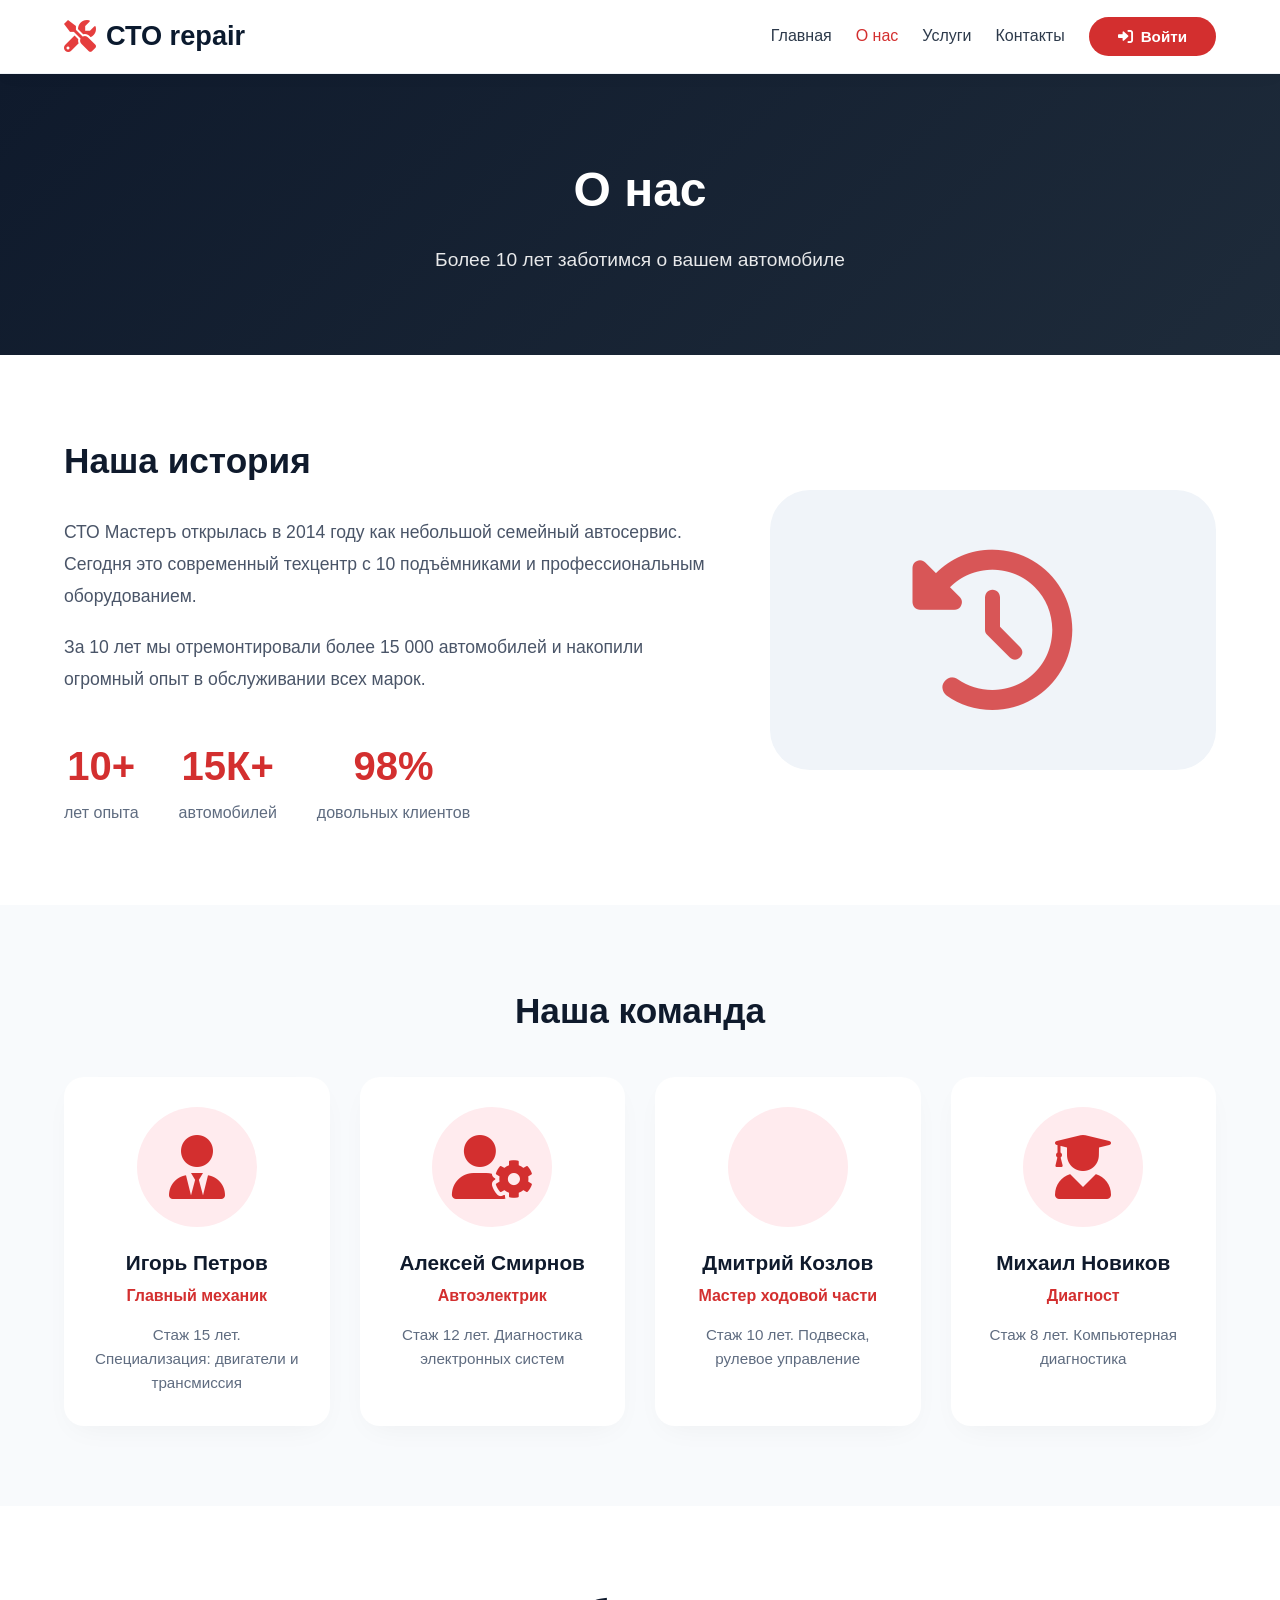
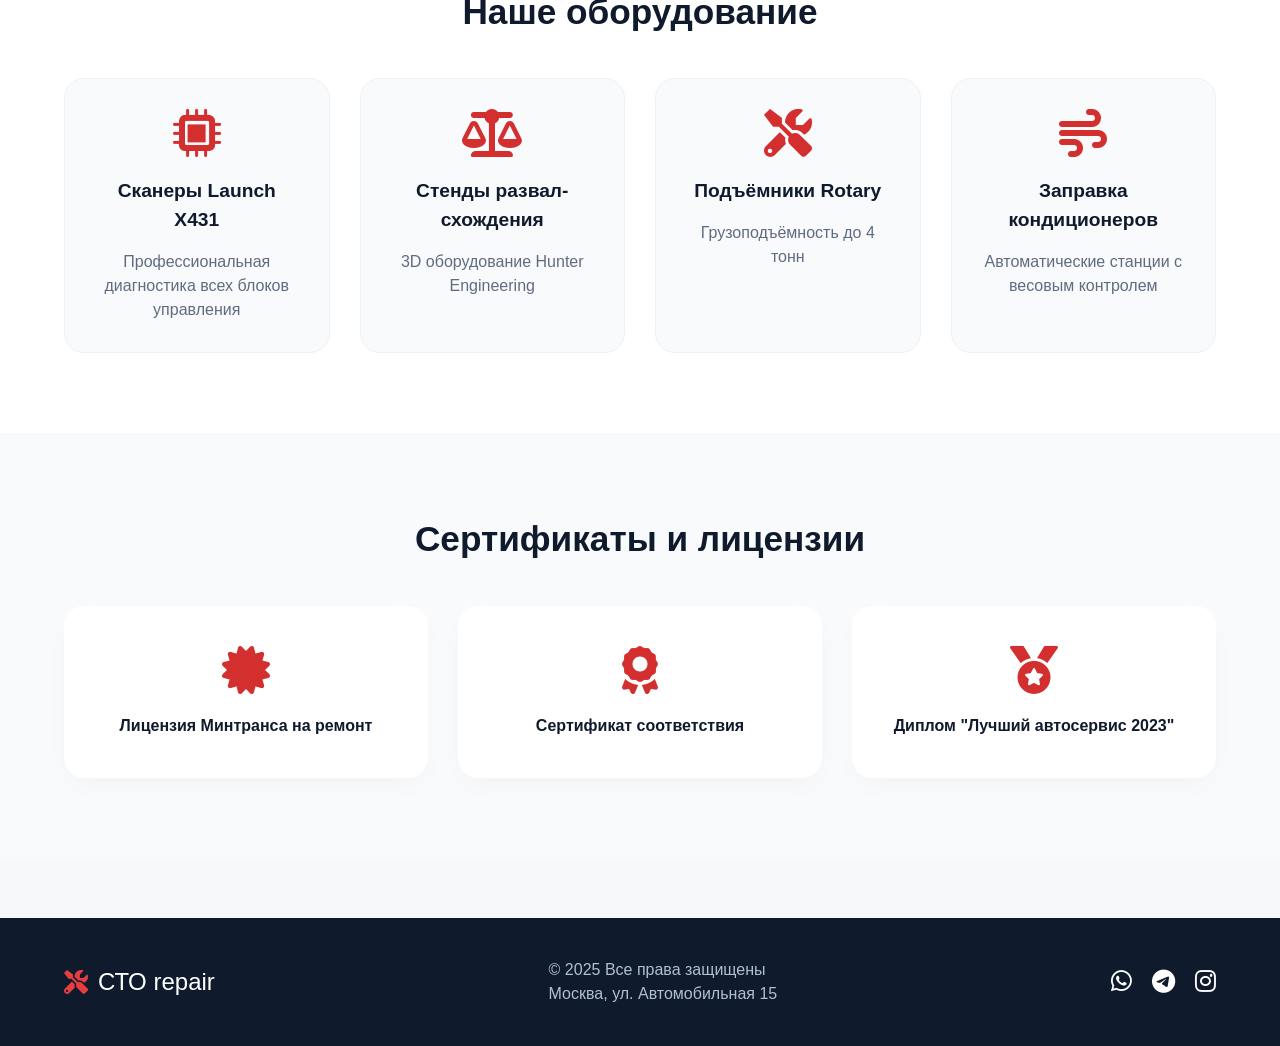
==== about.html @ e96b1e38 "Add files via upload" ====
<!DOCTYPE html>
<html lang="ru">
<head>
    <meta charset="UTF-8">
    <meta name="viewport" content="width=device-width, initial-scale=1.0">
    <title>СТО Мастеръ - О нас</title>
    <link rel="stylesheet" href="css/style.css">
    <link rel="stylesheet" href="css/about.css">
    <link rel="stylesheet" href="https://cdnjs.cloudflare.com/ajax/libs/font-awesome/6.0.0-beta3/css/all.min.css">
</head>
<body>
    <!-- Шапка (такая же) -->
    <header class="header">
        <div class="container">
            <div class="logo">
                <i class="fas fa-tools"></i>
                <span>СТО repair</span>
            </div>
            <nav class="nav-links">
                <a href="index.html">Главная</a>
                <a href="about.html" class="active">О нас</a>
                <a href="services.html">Услуги</a>
                <a href="contacts.html">Контакты</a>
              
                <button class="btn-login" id="openLoginBtn"><i class="fas fa-sign-in-alt"></i> Войти</button>
            </nav>
        </div>
    </header>

    <!-- Модальные окна -->
    <div id="loginModal" class="modal">
        <div class="modal-content">
            <span class="modal-close" id="closeLoginModal">&times;</span>
            <h2>Вход</h2>
            <p>Введите телефон или почту</p>
            <div class="input-group"><input type="text" placeholder="Телефон / e-mail"></div>
            <div class="input-group"><input type="password" placeholder="Пароль"></div>
            <button class="modal-btn" id="fakeLoginBtn">Войти</button>
            <div class="modal-footer">
                Нет аккаунта? <span id="goToRegister">Зарегистрироваться</span>
            </div>
        </div>
    </div>

    <div id="registerModal" class="modal">
        <div class="modal-content">
            <span class="modal-close" id="closeRegisterModal">&times;</span>
            <h2>Регистрация</h2>
            <p>Станьте клиентом и получайте скидки</p>
            <div class="input-group"><input type="text" placeholder="Имя"></div>
            <div class="input-group"><input type="text" placeholder="Телефон"></div>
            <div class="input-group"><input type="email" placeholder="E-mail (необязательно)"></div>
            <div class="input-group"><input type="password" placeholder="Пароль"></div>
            <button class="modal-btn" id="fakeRegisterBtn">Зарегистрироваться</button>
            <div class="modal-footer">
                Уже есть аккаунт? <span id="goToLogin">Войти</span>
            </div>
        </div>
    </div>

    <!-- Основной контент -->
    <main>
        <!-- Заголовок страницы -->
        <section class="page-header">
            <div class="container">
                <h1>О нас</h1>
                <p>Более 10 лет заботимся о вашем автомобиле</p>
            </div>
        </section>

        <!-- История компании -->
        <section class="history">
            <div class="container">
                <div class="history-content">
                    <div class="history-text">
                        <h2>Наша история</h2>
                        <p>СТО Мастеръ открылась в 2014 году как небольшой семейный автосервис. Сегодня это современный техцентр с 10 подъёмниками и профессиональным оборудованием.</p>
                        <p>За 10 лет мы отремонтировали более 15 000 автомобилей и накопили огромный опыт в обслуживании всех марок.</p>
                        <div class="stats">
                            <div class="stat-item">
                                <span class="stat-number">10+</span>
                                <span class="stat-label">лет опыта</span>
                            </div>
                            <div class="stat-item">
                                <span class="stat-number">15К+</span>
                                <span class="stat-label">автомобилей</span>
                            </div>
                            <div class="stat-item">
                                <span class="stat-number">98%</span>
                                <span class="stat-label">довольных клиентов</span>
                            </div>
                        </div>
                    </div>
                    <div class="history-image">
                        <i class="fas fa-history"></i>
                    </div>
                </div>
            </div>
        </section>

        <!-- Команда -->
        <section class="team">
            <div class="container">
                <h2 class="section-title">Наша команда</h2>
                <div class="team-grid">
                    <div class="team-card">
                        <div class="team-photo">
                            <i class="fas fa-user-tie"></i>
                        </div>
                        <h3>Игорь Петров</h3>
                        <p class="team-position">Главный механик</p>
                        <p class="team-desc">Стаж 15 лет. Специализация: двигатели и трансмиссия</p>
                    </div>
                    <div class="team-card">
                        <div class="team-photo">
                            <i class="fas fa-user-cog"></i>
                        </div>
                        <h3>Алексей Смирнов</h3>
                        <p class="team-position">Автоэлектрик</p>
                        <p class="team-desc">Стаж 12 лет. Диагностика электронных систем</p>
                    </div>
                    <div class="team-card">
                        <div class="team-photo">
                            <i class="fas fa-user-wrench"></i>
                        </div>
                        <h3>Дмитрий Козлов</h3>
                        <p class="team-position">Мастер ходовой части</p>
                        <p class="team-desc">Стаж 10 лет. Подвеска, рулевое управление</p>
                    </div>
                    <div class="team-card">
                        <div class="team-photo">
                            <i class="fas fa-user-graduate"></i>
                        </div>
                        <h3>Михаил Новиков</h3>
                        <p class="team-position">Диагност</p>
                        <p class="team-desc">Стаж 8 лет. Компьютерная диагностика</p>
                    </div>
                </div>
            </div>
        </section>

        <!-- Оборудование -->
        <section class="equipment">
            <div class="container">
                <h2 class="section-title">Наше оборудование</h2>
                <div class="equipment-grid">
                    <div class="equipment-card">
                        <i class="fas fa-microchip"></i>
                        <h3>Сканеры Launch X431</h3>
                        <p>Профессиональная диагностика всех блоков управления</p>
                    </div>
                    <div class="equipment-card">
                        <i class="fas fa-balance-scale"></i>
                        <h3>Стенды развал-схождения</h3>
                        <p>3D оборудование Hunter Engineering</p>
                    </div>
                    <div class="equipment-card">
                        <i class="fas fa-tools"></i>
                        <h3>Подъёмники Rotary</h3>
                        <p>Грузоподъёмность до 4 тонн</p>
                    </div>
                    <div class="equipment-card">
                        <i class="fas fa-wind"></i>
                        <h3>Заправка кондиционеров</h3>
                        <p>Автоматические станции с весовым контролем</p>
                    </div>
                </div>
            </div>
        </section>

        <!-- Сертификаты -->
        <section class="certificates">
            <div class="container">
                <h2 class="section-title">Сертификаты и лицензии</h2>
                <div class="certificates-grid">
                    <div class="certificate-card">
                        <i class="fas fa-certificate"></i>
                        <p>Лицензия Минтранса на ремонт</p>
                    </div>
                    <div class="certificate-card">
                        <i class="fas fa-award"></i>
                        <p>Сертификат соответствия</p>
                    </div>
                    <div class="certificate-card">
                        <i class="fas fa-medal"></i>
                        <p>Диплом "Лучший автосервис 2023"</p>
                    </div>
                </div>
            </div>
        </section>
    </main>

    <!-- Футер -->
    <footer class="footer">
        <div class="container">
            <div class="footer-content">
                <div class="footer-logo">
                    <i class="fas fa-tools"></i>
                    <span>СТО repair</span>
                </div>
                <div class="footer-info">
                    <p>© 2025 Все права защищены</p>
                    <p>Москва, ул. Автомобильная 15</p>
                </div>
                <div class="footer-social">
                    <a href="#"><i class="fab fa-whatsapp"></i></a>
                    <a href="#"><i class="fab fa-telegram"></i></a>
                    <a href="#"><i class="fab fa-instagram"></i></a>
                </div>
            </div>
        </div>
    </footer>

    <script src="js/auth.js"></script>
</body>
</html>
---- css/style.css ----
/* Глобальные стили */
* {
    margin: 0;
    padding: 0;
    box-sizing: border-box;
}

body {
    font-family: 'Inter', sans-serif;
    background-color: #f6f8fa;
    color: #1e2428;
    line-height: 1.5;
}

.container {
    max-width: 1200px;
    margin: 0 auto;
    padding: 0 24px;
}

/* Шапка */
.header {
    background-color: #ffffff;
    box-shadow: 0 4px 20px rgba(0, 0, 0, 0.02);
    padding: 16px 0;
    position: sticky;
    top: 0;
    z-index: 100;
    border-bottom: 1px solid #eef2f6;
}

.header .container {
    display: flex;
    align-items: center;
    justify-content: space-between;
    flex-wrap: wrap;
}

.logo {
    display: flex;
    align-items: center;
    gap: 10px;
    font-weight: 700;
    font-size: 1.7rem;
    color: #0b1a2e;
}

.logo i {
    color: #e53e3e;
    font-size: 2rem;
}

.nav-links {
    display: flex;
    gap: 24px;
    font-weight: 500;
    align-items: center;
    flex-wrap: wrap;
}

.nav-links a {
    text-decoration: none;
    color: #2d3a4b;
    transition: color 0.2s;
    font-size: 1rem;
}

.nav-links a:hover, .nav-links a.active {
    color: #d32f2f;
}

.btn-login {
    background-color: #d32f2f;
    color: white;
    border: none;
    border-radius: 60px;
    padding: 10px 28px;
    font-weight: 600;
    font-size: 0.95rem;
    cursor: pointer;
    display: inline-flex;
    align-items: center;
    gap: 8px;
    border: 1px solid transparent;
}

.btn-login:hover {
    background-color: #b71c1c;
}

/* Модальные окна */
.modal {
    display: none;
    position: fixed;
    top: 0; left: 0; width: 100%; height: 100%;
    background-color: rgba(0,0,0,0.5);
    align-items: center;
    justify-content: center;
    z-index: 1000;
    backdrop-filter: blur(4px);
}

.modal.active-modal {
    display: flex;
}

.modal-content {
    background: white;
    max-width: 440px;
    width: 90%;
    border-radius: 40px;
    padding: 40px 35px;
    box-shadow: 0 30px 60px rgba(0,0,0,0.3);
    position: relative;
}

.modal-close {
    position: absolute;
    top: 20px; right: 25px;
    font-size: 1.8rem;
    cursor: pointer;
    color: #8f9eb2;
    transition: color 0.2s;
}

.modal-close:hover { color: #d32f2f; }

.modal h2 {
    font-size: 2rem;
    margin-bottom: 10px;
}

.modal p {
    color: #4f6f8f;
    margin-bottom: 25px;
}

.input-group {
    margin-bottom: 20px;
}

.input-group input {
    width: 100%;
    padding: 16px 22px;
    border: 1px solid #dce3ec;
    border-radius: 50px;
    font-size: 1rem;
    background: #f9fbfd;
}

.modal-btn {
    width: 100%;
    background-color: #d32f2f;
    color: white;
    border: none;
    border-radius: 60px;
    padding: 16px;
    font-weight: 700;
    font-size: 1.1rem;
    margin: 20px 0 15px;
    cursor: pointer;
}

.modal-btn:hover {
    background-color: #b71c1c;
}

.modal-footer {
    text-align: center;
    color: #5f6c80;
}

.modal-footer span {
    color: #d32f2f;
    font-weight: 600;
    cursor: pointer;
    text-decoration: underline;
}

/* Кнопки */
.btn {
    background-color: #d32f2f;
    color: white;
    border: none;
    border-radius: 60px;
    padding: 12px 30px;
    font-weight: 600;
    font-size: 0.95rem;
    cursor: pointer;
    transition: background-color 0.2s;
    display: inline-block;
    text-decoration: none;
    text-align: center;
}

.btn-outline {
    background: transparent;
    border: 1px solid #d32f2f;
    color: #d32f2f;
}

.btn-outline:hover {
    background: #d32f2f;
    color: white;
}

.btn-link {
    color: #d32f2f;
    text-decoration: none;
    font-weight: 600;
}

.btn-link:hover {
    text-decoration: underline;
}

/* Заголовки секций */
.section-title {
    font-size: 2.2rem;
    font-weight: 700;
    margin-bottom: 40px;
    color: #0f1a2c;
    text-align: center;
}

/* Hero секция */
.hero {
    padding: 60px 0 80px;
    background: linear-gradient(145deg, #f9fbfd 0%, #ffffff 100%);
    border-bottom: 1px solid #e6ecf2;
}

.hero .container {
    display: flex;
    align-items: center;
    gap: 40px;
    flex-wrap: wrap;
}

.hero-content {
    flex: 1 1 400px;
}

.hero-badge {
    background-color: #ffebee;
    color: #b71c1c;
    font-weight: 600;
    font-size: 0.9rem;
    padding: 6px 16px;
    border-radius: 30px;
    display: inline-block;
    margin-bottom: 20px;
}

.hero-content h1 {
    font-size: 3rem;
    font-weight: 700;
    line-height: 1.2;
    margin-bottom: 20px;
    color: #0f1a2c;
}

.hero-content p {
    font-size: 1.1rem;
    color: #4a5568;
    max-width: 500px;
    margin-bottom: 32px;
}

.hero-buttons {
    display: flex;
    gap: 16px;
    flex-wrap: wrap;
}

.hero-image {
    flex: 1 1 400px;
    background: #e2eaf2;
    border-radius: 40px;
    padding: 30px;
    text-align: center;
    box-shadow: 0 20px 35px -8px rgba(0,0,0,0.1);
}

.hero-image i {
    font-size: 12rem;
    color: #2d3e5f;
    opacity: 0.8;
}

/* Сетки и карточки */
.advantages-grid {
    display: grid;
    grid-template-columns: repeat(auto-fit, minmax(200px, 1fr));
    gap: 30px;
    margin-bottom: 60px;
}

.advantage-card {
    text-align: center;
    padding: 30px;
    background: white;
    border-radius: 20px;
    box-shadow: 0 10px 30px -10px rgba(0,0,0,0.05);
}

.advantage-card i {
    font-size: 3rem;
    color: #d32f2f;
    margin-bottom: 20px;
}

.services-preview {
    display: grid;
    grid-template-columns: repeat(auto-fit, minmax(250px, 1fr));
    gap: 30px;
    margin-bottom: 60px;
}

.service-preview-card {
    background: white;
    border-radius: 20px;
    padding: 30px;
    text-align: center;
    box-shadow: 0 10px 30px -10px rgba(0,0,0,0.05);
}

.service-preview-card i {
    font-size: 3rem;
    color: #d32f2f;
    margin-bottom: 20px;
}

.service-preview-card h3 {
    margin-bottom: 10px;
}

.service-preview-card p {
    font-size: 1.5rem;
    font-weight: 700;
    color: #d32f2f;
    margin-bottom: 20px;
}

/* Отзывы */
.reviews-grid {
    display: grid;
    grid-template-columns: repeat(auto-fit, minmax(300px, 1fr));
    gap: 30px;
    margin: 40px 0;
}

.review-card {
    background: white;
    border-radius: 20px;
    padding: 30px;
    box-shadow: 0 10px 30px -10px rgba(0,0,0,0.05);
}

.review-header {
    display: flex;
    align-items: center;
    gap: 15px;
    margin-bottom: 20px;
}

.review-header i {
    font-size: 3rem;
    color: #8f9eb2;
}

.rating {
    color: #ffc107;
    font-size: 1.2rem;
}

/* Футер */
.footer {
    background-color: #0f1a2c;
    color: #b0c0d0;
    padding: 40px 0;
    margin-top: 60px;
}

.footer-content {
    display: flex;
    justify-content: space-between;
    align-items: center;
    flex-wrap: wrap;
    gap: 20px;
}

.footer-logo {
    display: flex;
    align-items: center;
    gap: 10px;
    font-size: 1.5rem;
    color: white;
}

.footer-logo i {
    color: #e53e3e;
}

.footer-social {
    display: flex;
    gap: 20px;
}

.footer-social a {
    color: white;
    font-size: 1.5rem;
    transition: color 0.2s;
}

.footer-social a:hover {
    color: #d32f2f;
}

/* Адаптивность */
@media (max-width: 800px) {
    .header .container {
        flex-direction: column;
        gap: 15px;
    }
    
    .nav-links {
        justify-content: center;
    }
    
    .hero-content h1 {
        font-size: 2.4rem;
    }
    
    .section-title {
        font-size: 1.8rem;
    }
}

@media (max-width: 500px) {
    .hero-buttons .btn {
        width: 100%;
    }
    
    .advantages-grid {
        grid-template-columns: 1fr;
    }
}
---- css/about.css ----
/* Дополнительные стили для страницы "О нас" */

/* Заголовок страницы */
.page-header {
    background: linear-gradient(135deg, #0f1a2c 0%, #1e2b3a 100%);
    color: white;
    padding: 80px 0;
    text-align: center;
}

.page-header h1 {
    font-size: 3rem;
    margin-bottom: 20px;
}

.page-header p {
    font-size: 1.2rem;
    opacity: 0.9;
}

/* История */
.history {
    padding: 80px 0;
    background: white;
}

.history-content {
    display: flex;
    align-items: center;
    gap: 60px;
    flex-wrap: wrap;
}

.history-text {
    flex: 1 1 500px;
}

.history-text h2 {
    font-size: 2.2rem;
    margin-bottom: 30px;
    color: #0f1a2c;
}

.history-text p {
    font-size: 1.1rem;
    color: #4a5568;
    margin-bottom: 20px;
    line-height: 1.8;
}

.stats {
    display: flex;
    gap: 40px;
    margin-top: 40px;
    flex-wrap: wrap;
}

.stat-item {
    text-align: center;
}

.stat-number {
    display: block;
    font-size: 2.5rem;
    font-weight: 700;
    color: #d32f2f;
    margin-bottom: 5px;
}

.stat-label {
    font-size: 1rem;
    color: #5f6c80;
}

.history-image {
    flex: 1 1 300px;
    text-align: center;
    background: #f0f4f9;
    border-radius: 40px;
    padding: 60px;
}

.history-image i {
    font-size: 10rem;
    color: #d32f2f;
    opacity: 0.8;
}

/* Команда */
.team {
    padding: 80px 0;
    background: #f8fafc;
}

.team-grid {
    display: grid;
    grid-template-columns: repeat(auto-fit, minmax(250px, 1fr));
    gap: 30px;
    margin-top: 40px;
}

.team-card {
    background: white;
    border-radius: 20px;
    padding: 30px;
    text-align: center;
    box-shadow: 0 10px 30px -10px rgba(0,0,0,0.05);
    transition: transform 0.3s;
}

.team-card:hover {
    transform: translateY(-5px);
}

.team-photo {
    width: 120px;
    height: 120px;
    background: #ffebee;
    border-radius: 50%;
    display: flex;
    align-items: center;
    justify-content: center;
    margin: 0 auto 20px;
}

.team-photo i {
    font-size: 4rem;
    color: #d32f2f;
}

.team-card h3 {
    font-size: 1.3rem;
    margin-bottom: 5px;
    color: #0f1a2c;
}

.team-position {
    color: #d32f2f;
    font-weight: 600;
    margin-bottom: 15px;
}

.team-desc {
    color: #5f6c80;
    font-size: 0.95rem;
    line-height: 1.6;
}

/* Оборудование */
.equipment {
    padding: 80px 0;
    background: white;
}

.equipment-grid {
    display: grid;
    grid-template-columns: repeat(auto-fit, minmax(250px, 1fr));
    gap: 30px;
    margin-top: 40px;
}

.equipment-card {
    background: #f8fafc;
    border-radius: 20px;
    padding: 30px;
    text-align: center;
    border: 1px solid #eef2f6;
}

.equipment-card i {
    font-size: 3rem;
    color: #d32f2f;
    margin-bottom: 20px;
}

.equipment-card h3 {
    font-size: 1.2rem;
    margin-bottom: 15px;
    color: #0f1a2c;
}

.equipment-card p {
    color: #5f6c80;
}

/* Сертификаты */
.certificates {
    padding: 80px 0;
    background: #f8fafc;
}

.certificates-grid {
    display: grid;
    grid-template-columns: repeat(auto-fit, minmax(200px, 1fr));
    gap: 30px;
    margin-top: 40px;
}

.certificate-card {
    background: white;
    border-radius: 20px;
    padding: 40px 20px;
    text-align: center;
    box-shadow: 0 10px 30px -10px rgba(0,0,0,0.05);
}

.certificate-card i {
    font-size: 3rem;
    color: #d32f2f;
    margin-bottom: 20px;
}

.certificate-card p {
    font-weight: 600;
    color: #0f1a2c;
}

/* Адаптивность */
@media (max-width: 800px) {
    .page-header h1 {
        font-size: 2.2rem;
    }
    
    .history-content {
        flex-direction: column;
    }
    
    .stats {
        justify-content: center;
    }
    
    .stat-number {
        font-size: 2rem;
    }
}

@media (max-width: 500px) {
    .stats {
        flex-direction: column;
        gap: 20px;
    }
    
    .history-image i {
        font-size: 6rem;
    }
}
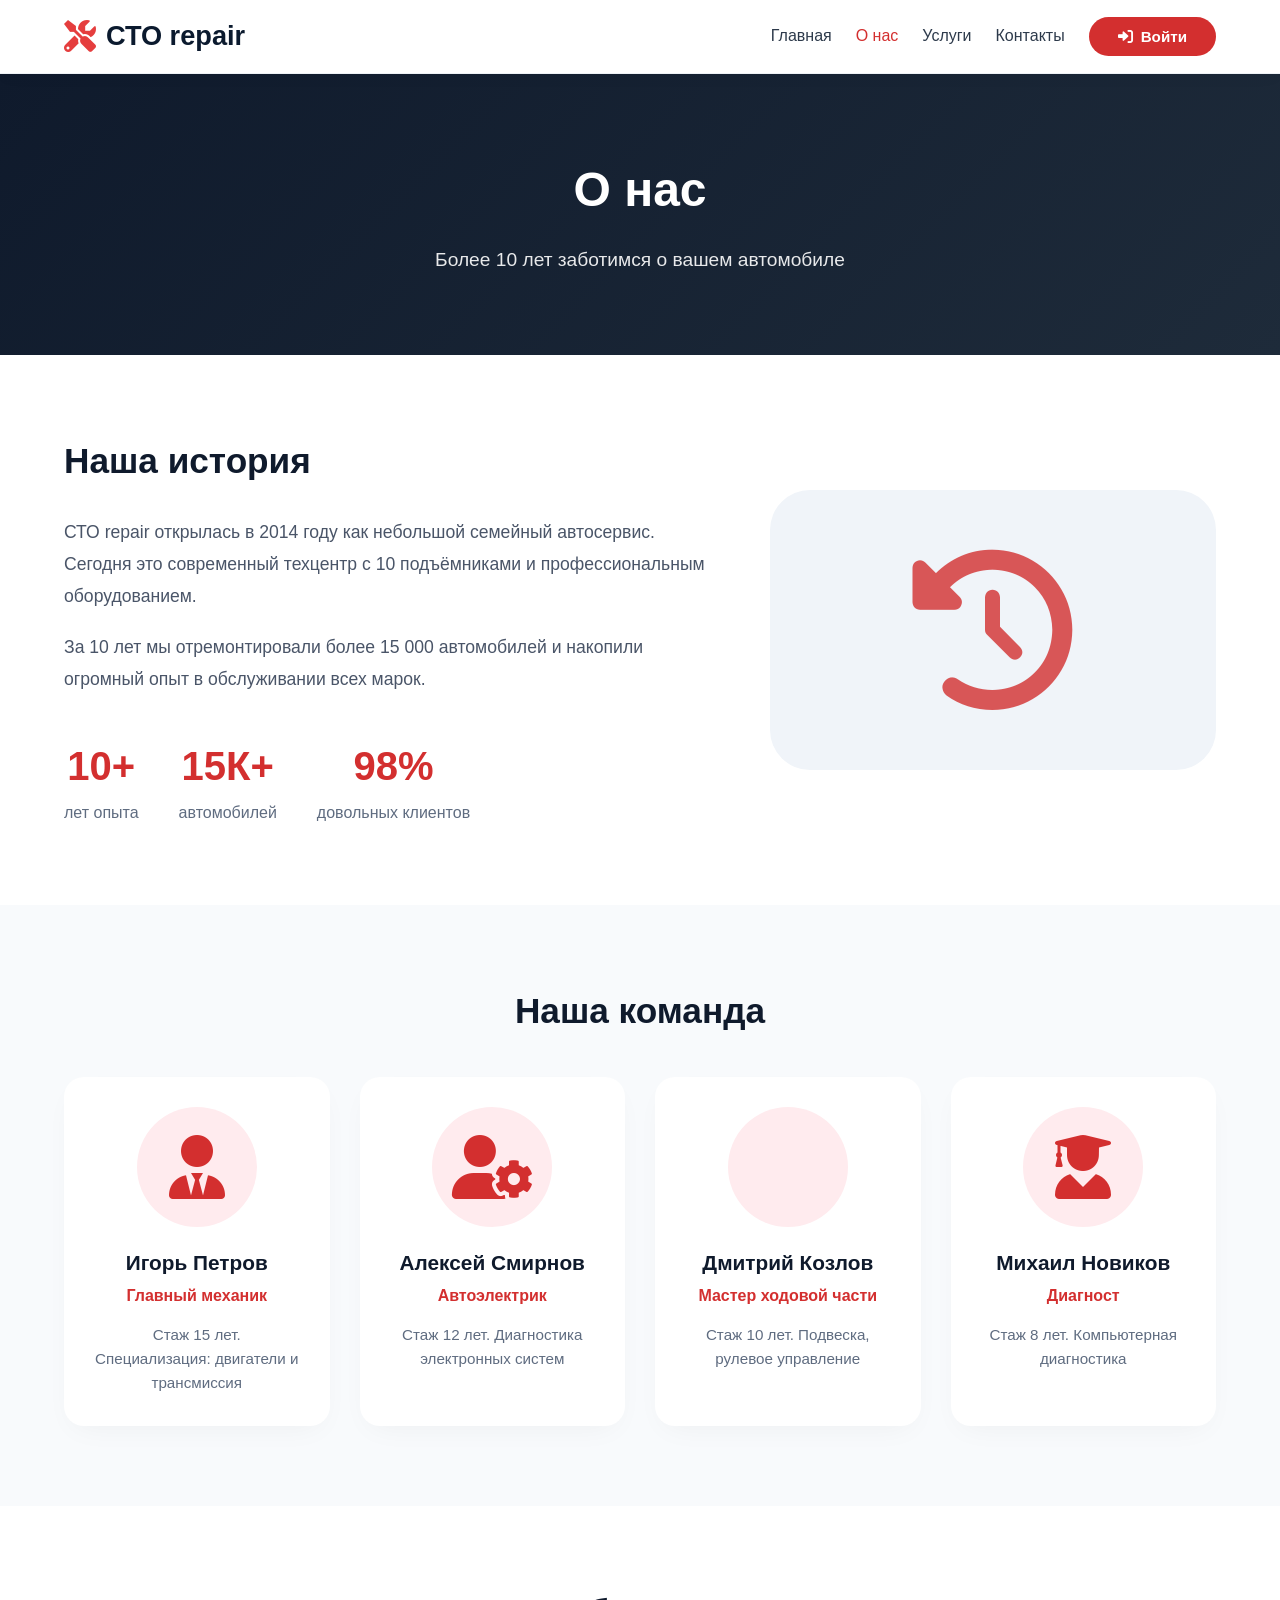
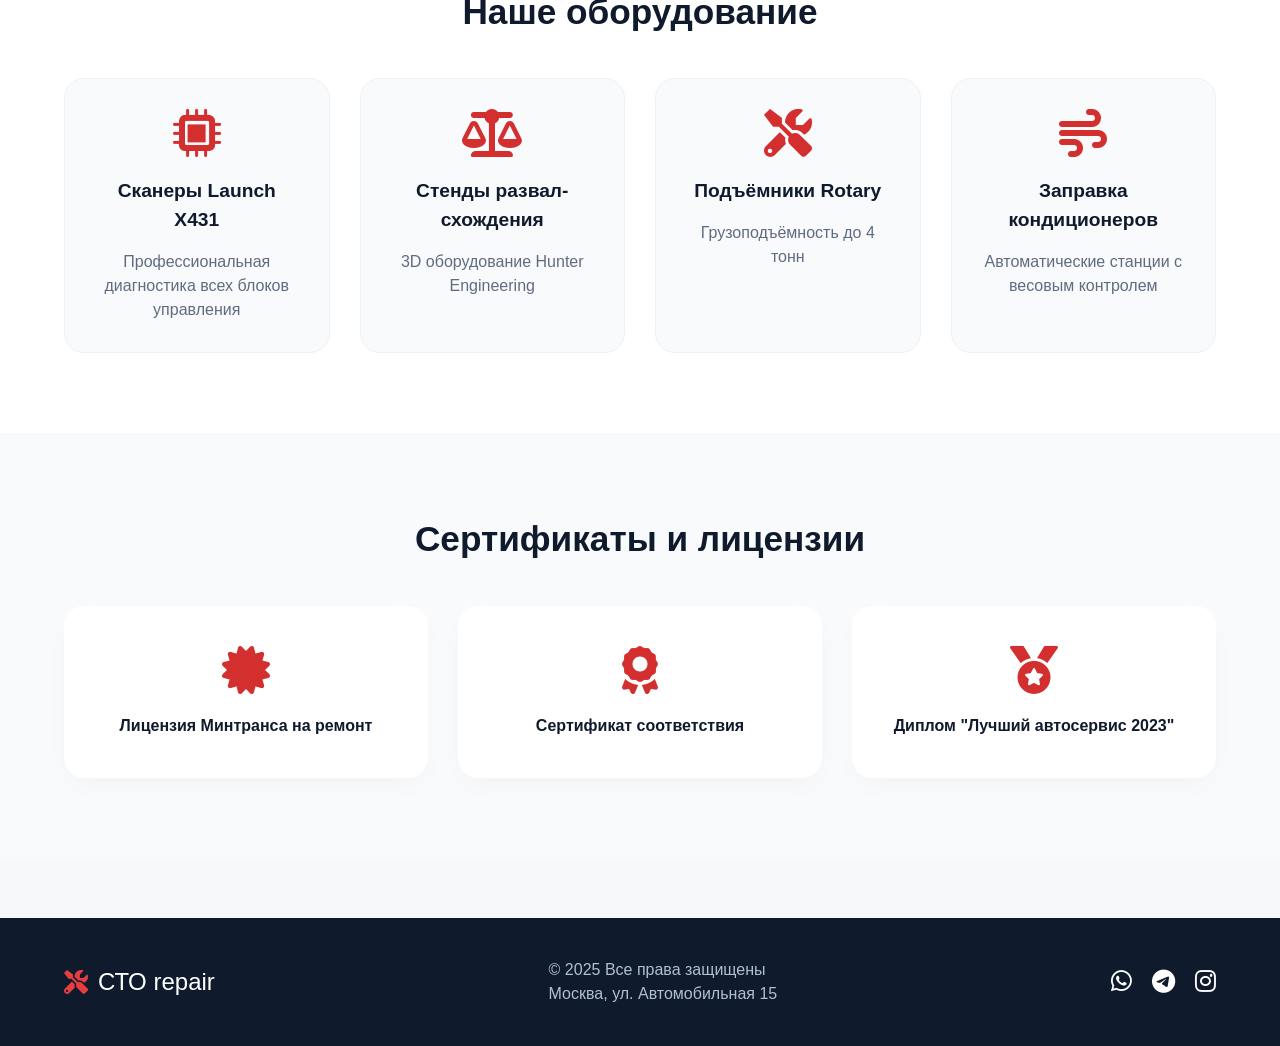
==== commit 0497fd55: "Add files via upload" ====
--- a/about.html
+++ b/about.html
@@ -3,7 +3,7 @@
 <head>
     <meta charset="UTF-8">
     <meta name="viewport" content="width=device-width, initial-scale=1.0">
-    <title>СТО Мастеръ - О нас</title>
+    <title>СТО repair - О нас</title>
     <link rel="stylesheet" href="css/style.css">
     <link rel="stylesheet" href="css/about.css">
     <link rel="stylesheet" href="https://cdnjs.cloudflare.com/ajax/libs/font-awesome/6.0.0-beta3/css/all.min.css">
@@ -74,7 +74,7 @@
                 <div class="history-content">
                     <div class="history-text">
                         <h2>Наша история</h2>
-                        <p>СТО Мастеръ открылась в 2014 году как небольшой семейный автосервис. Сегодня это современный техцентр с 10 подъёмниками и профессиональным оборудованием.</p>
+                        <p>СТО repair открылась в 2014 году как небольшой семейный автосервис. Сегодня это современный техцентр с 10 подъёмниками и профессиональным оборудованием.</p>
                         <p>За 10 лет мы отремонтировали более 15 000 автомобилей и накопили огромный опыт в обслуживании всех марок.</p>
                         <div class="stats">
                             <div class="stat-item">
